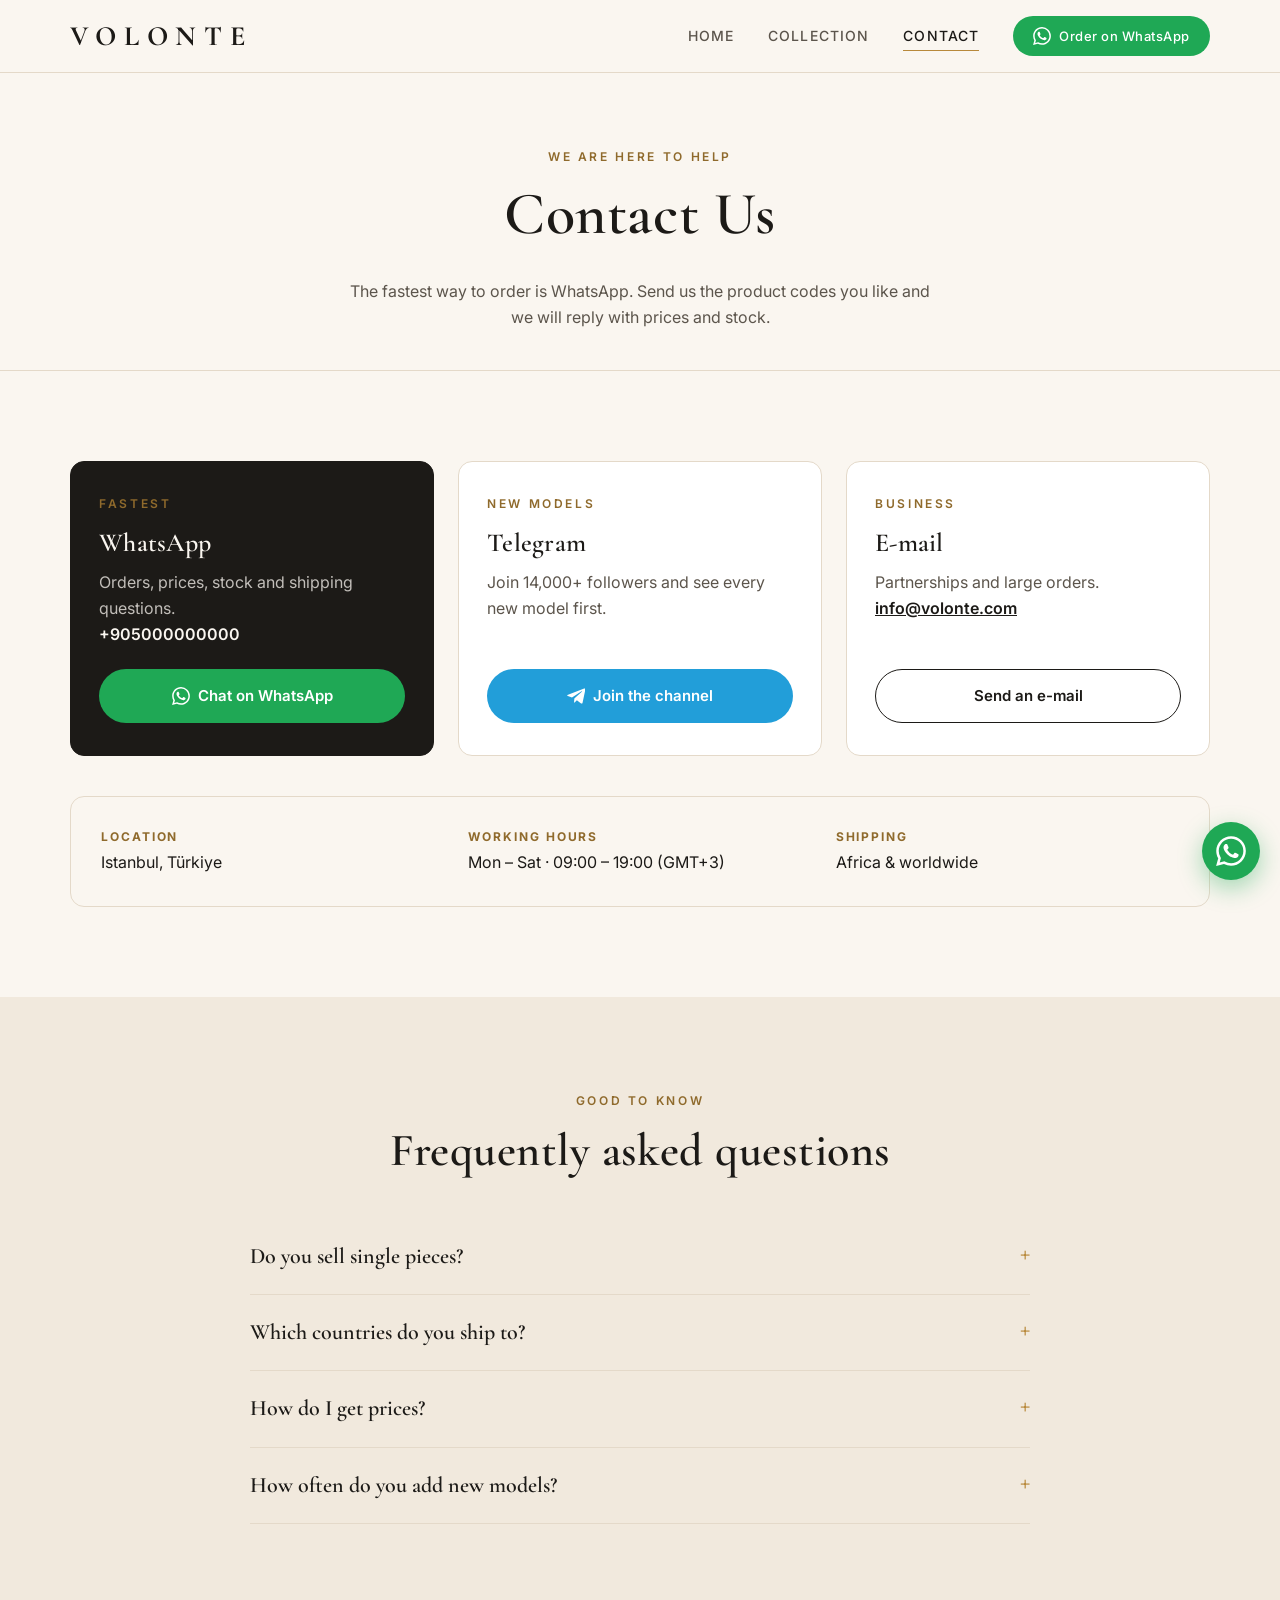
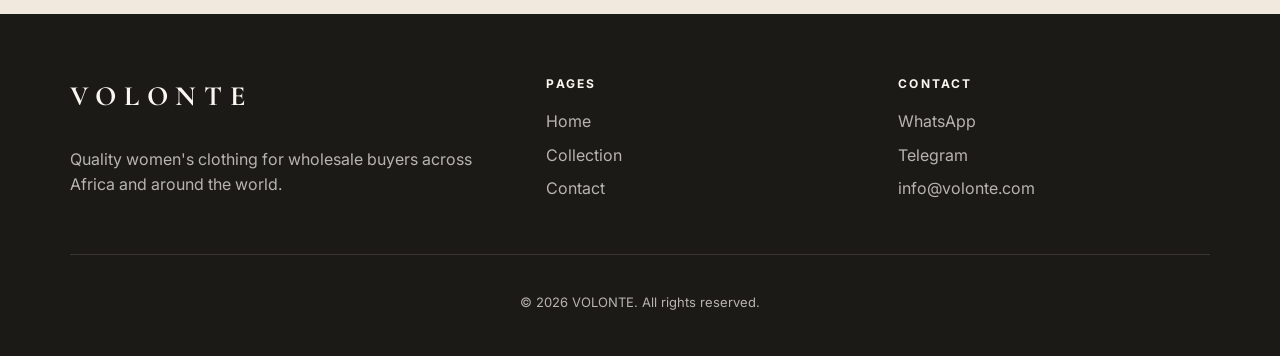
==== iletisim.html @ b25d148d "VOLONTE katalog sitesi: ana sayfa, ürünler ve iletişim sayfaları - Kategorilere göre filtrelenen ürü" ====
<!DOCTYPE html>
<html lang="en">
<head>
  <meta charset="UTF-8">
  <meta name="viewport" content="width=device-width, initial-scale=1.0">
  <title>Contact — VOLONTE</title>
  <meta name="description" content="Contact VOLONTE on WhatsApp, Telegram or e-mail for wholesale orders.">
  <meta name="theme-color" content="#faf6f0">
  <link rel="preconnect" href="https://fonts.googleapis.com">
  <link rel="preconnect" href="https://fonts.gstatic.com" crossorigin>
  <link href="https://fonts.googleapis.com/css2?family=Cormorant+Garamond:ital,wght@0,500;0,600;0,700;1,500&family=Inter:wght@400;500;600;700&display=swap" rel="stylesheet">
  <link rel="stylesheet" href="css/style.css">
</head>
<body>
  <header class="site-header">
    <nav class="container nav" aria-label="Main">
      <a class="logo" href="index.html">VOLONTE</a>
      <button class="menu-toggle" type="button" aria-label="Open menu" aria-expanded="false">
        <span></span><span></span><span></span>
      </button>
      <ul class="nav-links">
        <li><a href="index.html">Home</a></li>
        <li><a href="urunler.html">Collection</a></li>
        <li><a href="iletisim.html" aria-current="page">Contact</a></li>
        <li><a class="btn btn-wa" href="#" data-wa><svg viewBox="0 0 24 24" aria-hidden="true"><path d="M17.47 14.38c-.3-.15-1.76-.87-2.03-.97-.27-.1-.47-.15-.67.15-.2.3-.77.97-.94 1.17-.17.2-.35.22-.64.07-.3-.15-1.26-.46-2.4-1.48-.89-.79-1.49-1.77-1.66-2.07-.17-.3-.02-.46.13-.61.13-.13.3-.35.45-.52.15-.17.2-.3.3-.5.1-.2.05-.37-.02-.52-.08-.15-.67-1.61-.92-2.21-.24-.58-.49-.5-.67-.51h-.57c-.2 0-.52.07-.79.37-.27.3-1.04 1.02-1.04 2.48s1.07 2.88 1.21 3.08c.15.2 2.1 3.2 5.08 4.49.71.31 1.26.49 1.69.63.71.23 1.36.2 1.87.12.57-.09 1.76-.72 2.01-1.41.25-.7.25-1.29.17-1.41-.07-.13-.27-.2-.57-.35zM12.04 21.8h-.01a9.8 9.8 0 0 1-5-1.37l-.36-.21-3.72.98 1-3.63-.24-.37a9.8 9.8 0 0 1-1.5-5.23c0-5.42 4.41-9.83 9.84-9.83 2.63 0 5.1 1.03 6.95 2.88a9.77 9.77 0 0 1 2.88 6.96c0 5.42-4.42 9.82-9.84 9.82zm8.37-18.2A11.76 11.76 0 0 0 12.04.13C5.5.13.2 5.43.2 11.95c0 2.09.54 4.12 1.58 5.92L.1 24l6.27-1.64a11.8 11.8 0 0 0 5.66 1.44h.01c6.53 0 11.84-5.3 11.84-11.83 0-3.16-1.23-6.13-3.47-8.37z"/></svg> Order on WhatsApp</a></li>
      </ul>
    </nav>
  </header>

  <main>
    <section class="page-hero">
      <div class="container">
        <span class="eyebrow">We are here to help</span>
        <h1>Contact Us</h1>
        <p>The fastest way to order is WhatsApp. Send us the product codes you like and we will reply with prices and stock.</p>
      </div>
    </section>

    <section class="section">
      <div class="container">
        <div class="contact-grid">
          <div class="contact-card highlight">
            <span class="eyebrow">Fastest</span>
            <h3>WhatsApp</h3>
            <p>Orders, prices, stock and shipping questions.<br><span class="value" data-wa-numara></span></p>
            <a class="btn btn-wa" href="#" data-wa><svg viewBox="0 0 24 24" aria-hidden="true"><path d="M17.47 14.38c-.3-.15-1.76-.87-2.03-.97-.27-.1-.47-.15-.67.15-.2.3-.77.97-.94 1.17-.17.2-.35.22-.64.07-.3-.15-1.26-.46-2.4-1.48-.89-.79-1.49-1.77-1.66-2.07-.17-.3-.02-.46.13-.61.13-.13.3-.35.45-.52.15-.17.2-.3.3-.5.1-.2.05-.37-.02-.52-.08-.15-.67-1.61-.92-2.21-.24-.58-.49-.5-.67-.51h-.57c-.2 0-.52.07-.79.37-.27.3-1.04 1.02-1.04 2.48s1.07 2.88 1.21 3.08c.15.2 2.1 3.2 5.08 4.49.71.31 1.26.49 1.69.63.71.23 1.36.2 1.87.12.57-.09 1.76-.72 2.01-1.41.25-.7.25-1.29.17-1.41-.07-.13-.27-.2-.57-.35zM12.04 21.8h-.01a9.8 9.8 0 0 1-5-1.37l-.36-.21-3.72.98 1-3.63-.24-.37a9.8 9.8 0 0 1-1.5-5.23c0-5.42 4.41-9.83 9.84-9.83 2.63 0 5.1 1.03 6.95 2.88a9.77 9.77 0 0 1 2.88 6.96c0 5.42-4.42 9.82-9.84 9.82zm8.37-18.2A11.76 11.76 0 0 0 12.04.13C5.5.13.2 5.43.2 11.95c0 2.09.54 4.12 1.58 5.92L.1 24l6.27-1.64a11.8 11.8 0 0 0 5.66 1.44h.01c6.53 0 11.84-5.3 11.84-11.83 0-3.16-1.23-6.13-3.47-8.37z"/></svg> Chat on WhatsApp</a>
          </div>
          <div class="contact-card">
            <span class="eyebrow">New models</span>
            <h3>Telegram</h3>
            <p>Join 14,000+ followers and see every new model first.</p>
            <a class="btn btn-tg" href="#" data-telegram><svg viewBox="0 0 24 24" aria-hidden="true"><path d="M9.78 15.27l-.4 5.6c.57 0 .82-.25 1.12-.54l2.68-2.56 5.56 4.07c1.02.57 1.74.27 2.01-.94l3.65-17.1c.32-1.5-.54-2.09-1.54-1.72L1.4 10.37c-1.47.57-1.45 1.39-.25 1.76l5.5 1.71L19.4 5.8c.6-.4 1.15-.18.7.22z"/></svg> Join the channel</a>
          </div>
          <div class="contact-card">
            <span class="eyebrow">Business</span>
            <h3>E-mail</h3>
            <p>Partnerships and large orders.<br><a class="value" href="#" data-email></a></p>
            <a class="btn btn-outline" href="#" data-email-btn>Send an e-mail</a>
          </div>
        </div>

        <div class="info-list">
          <div><h4>Location</h4><p data-adres></p></div>
          <div><h4>Working hours</h4><p data-saatler></p></div>
          <div><h4>Shipping</h4><p>Africa & worldwide</p></div>
        </div>
      </div>
    </section>

    <section class="section section-alt">
      <div class="container">
        <div class="section-head" style="justify-content:center;text-align:center">
          <div>
            <span class="eyebrow">Good to know</span>
            <h2>Frequently asked questions</h2>
          </div>
        </div>
        <div class="faq">
          <details>
            <summary>Do you sell single pieces?</summary>
            <p>We are a wholesale brand. Models are sold by series (a set of mixed sizes). Message us on WhatsApp for details.</p>
          </details>
          <details>
            <summary>Which countries do you ship to?</summary>
            <p>We ship across Africa and worldwide, including the USA, Canada, Australia and France.</p>
          </details>
          <details>
            <summary>How do I get prices?</summary>
            <p>Tap "Ask price on WhatsApp" under any product. The product code is added to your message automatically.</p>
          </details>
          <details>
            <summary>How often do you add new models?</summary>
            <p>New models arrive every week. Follow our Telegram channel to see them first.</p>
          </details>
        </div>
      </div>
    </section>
  </main>

  <footer class="site-footer">
    <div class="container">
      <div class="footer-grid">
        <div>
          <a class="logo" href="index.html">VOLONTE</a>
          <p>Quality women's clothing for wholesale buyers across Africa and around the world.</p>
        </div>
        <div>
          <h4>Pages</h4>
          <ul>
            <li><a href="index.html">Home</a></li>
            <li><a href="urunler.html">Collection</a></li>
            <li><a href="iletisim.html">Contact</a></li>
          </ul>
        </div>
        <div>
          <h4>Contact</h4>
          <ul>
            <li><a href="#" data-wa>WhatsApp</a></li>
            <li><a href="#" data-telegram>Telegram</a></li>
            <li><a href="#" data-email></a></li>
          </ul>
        </div>
      </div>
      <p class="footer-bottom">© <span data-yil></span> VOLONTE. All rights reserved.</p>
    </div>
  </footer>

  <a class="wa-float" href="#" data-wa aria-label="Chat on WhatsApp"><svg viewBox="0 0 24 24" aria-hidden="true"><path d="M17.47 14.38c-.3-.15-1.76-.87-2.03-.97-.27-.1-.47-.15-.67.15-.2.3-.77.97-.94 1.17-.17.2-.35.22-.64.07-.3-.15-1.26-.46-2.4-1.48-.89-.79-1.49-1.77-1.66-2.07-.17-.3-.02-.46.13-.61.13-.13.3-.35.45-.52.15-.17.2-.3.3-.5.1-.2.05-.37-.02-.52-.08-.15-.67-1.61-.92-2.21-.24-.58-.49-.5-.67-.51h-.57c-.2 0-.52.07-.79.37-.27.3-1.04 1.02-1.04 2.48s1.07 2.88 1.21 3.08c.15.2 2.1 3.2 5.08 4.49.71.31 1.26.49 1.69.63.71.23 1.36.2 1.87.12.57-.09 1.76-.72 2.01-1.41.25-.7.25-1.29.17-1.41-.07-.13-.27-.2-.57-.35zM12.04 21.8h-.01a9.8 9.8 0 0 1-5-1.37l-.36-.21-3.72.98 1-3.63-.24-.37a9.8 9.8 0 0 1-1.5-5.23c0-5.42 4.41-9.83 9.84-9.83 2.63 0 5.1 1.03 6.95 2.88a9.77 9.77 0 0 1 2.88 6.96c0 5.42-4.42 9.82-9.84 9.82zm8.37-18.2A11.76 11.76 0 0 0 12.04.13C5.5.13.2 5.43.2 11.95c0 2.09.54 4.12 1.58 5.92L.1 24l6.27-1.64a11.8 11.8 0 0 0 5.66 1.44h.01c6.53 0 11.84-5.3 11.84-11.83 0-3.16-1.23-6.13-3.47-8.37z"/></svg></a>

  <script src="js/ayarlar.js"></script>
  <script src="js/urunler.js"></script>
  <script src="js/site.js"></script>
</body>
</html>
---- css/style.css ----
/* =====================================================
   VOLONTE — TASARIM
   Ana renkleri değiştirmek için sadece :root bölümünü düzenleyin.
   ===================================================== */

:root {
  --ink: #1c1a17;
  --ink-soft: #5c554c;
  --cream: #faf6f0;
  --sand: #f1e9dd;
  --line: #e4d9c9;
  --gold: #b8893b;
  --gold-dark: #8f6a2c;
  --white: #ffffff;
  --wa: #1fa855;
  --wa-dark: #178a45;
  --radius: 14px;
  --shadow: 0 10px 30px rgba(28, 26, 23, 0.08);
  --serif: "Cormorant Garamond", Georgia, "Times New Roman", serif;
  --sans: "Inter", system-ui, -apple-system, "Segoe UI", Roboto, sans-serif;
  --max: 1180px;
}

*,
*::before,
*::after { box-sizing: border-box; }

html { scroll-behavior: smooth; }

body {
  margin: 0;
  font-family: var(--sans);
  font-size: 16px;
  line-height: 1.6;
  color: var(--ink);
  background: var(--cream);
  -webkit-font-smoothing: antialiased;
}

img { max-width: 100%; display: block; }
a { color: inherit; }

h1, h2, h3 {
  font-family: var(--serif);
  font-weight: 600;
  line-height: 1.15;
  margin: 0 0 0.5em;
  letter-spacing: 0.01em;
}

.container {
  width: 100%;
  max-width: var(--max);
  margin: 0 auto;
  padding: 0 20px;
}

.eyebrow {
  display: inline-block;
  font-size: 12px;
  font-weight: 600;
  letter-spacing: 0.22em;
  text-transform: uppercase;
  color: var(--gold-dark);
  margin-bottom: 14px;
}

/* ---------- Butonlar ---------- */
.btn {
  display: inline-flex;
  align-items: center;
  justify-content: center;
  gap: 8px;
  padding: 14px 26px;
  border-radius: 999px;
  font-weight: 600;
  font-size: 15px;
  text-decoration: none;
  border: 1.5px solid transparent;
  cursor: pointer;
  transition: background 0.2s, color 0.2s, border-color 0.2s, transform 0.2s;
}
.btn:hover { transform: translateY(-1px); }
.btn-dark { background: var(--ink); color: var(--cream); }
.btn-dark:hover { background: #000; }
.btn-outline { border-color: var(--ink); color: var(--ink); background: transparent; }
.btn-outline:hover { background: var(--ink); color: var(--cream); }
.btn-light { background: var(--cream); color: var(--ink); }
.btn-wa { background: var(--wa); color: #fff; }
.btn-wa:hover { background: var(--wa-dark); }
.btn-tg { background: #229ed9; color: #fff; }
.btn-tg:hover { background: #1b87bb; }
.btn-block { width: 100%; }
.btn svg { width: 18px; height: 18px; fill: currentColor; flex-shrink: 0; }

/* ---------- Üst menü ---------- */
.site-header {
  position: sticky;
  top: 0;
  z-index: 50;
  background: rgba(250, 246, 240, 0.92);
  backdrop-filter: blur(10px);
  -webkit-backdrop-filter: blur(10px);
  border-bottom: 1px solid var(--line);
}
.nav {
  display: flex;
  align-items: center;
  justify-content: space-between;
  height: 72px;
}
.logo {
  font-family: var(--serif);
  font-size: 28px;
  font-weight: 700;
  letter-spacing: 0.28em;
  text-decoration: none;
}
.nav-links {
  display: flex;
  align-items: center;
  gap: 34px;
  list-style: none;
  margin: 0;
  padding: 0;
}
.nav-links a {
  text-decoration: none;
  font-size: 14px;
  font-weight: 500;
  letter-spacing: 0.08em;
  text-transform: uppercase;
  color: var(--ink-soft);
  padding: 6px 0;
  border-bottom: 1.5px solid transparent;
}
.nav-links a:hover,
.nav-links a[aria-current="page"] { color: var(--ink); border-color: var(--gold); }
.nav-links .btn { padding: 10px 20px; font-size: 13px; letter-spacing: 0.04em; text-transform: none; color: #fff; border: none; }

.menu-toggle {
  display: none;
  width: 44px;
  height: 44px;
  border: none;
  background: transparent;
  cursor: pointer;
  padding: 10px;
}
.menu-toggle span {
  display: block;
  height: 2px;
  background: var(--ink);
  margin: 5px 0;
  border-radius: 2px;
}

/* ---------- Ana sayfa: giriş ---------- */
.hero {
  position: relative;
  overflow: hidden;
  padding: 90px 0 100px;
  background:
    radial-gradient(circle at 85% 20%, rgba(184, 137, 59, 0.18), transparent 45%),
    radial-gradient(circle at 10% 90%, rgba(139, 30, 63, 0.10), transparent 40%),
    var(--cream);
}
.hero-grid {
  display: grid;
  grid-template-columns: 1.1fr 0.9fr;
  gap: 60px;
  align-items: center;
}
.hero h1 { font-size: clamp(40px, 6vw, 72px); }
.hero h1 em { font-style: italic; color: var(--gold-dark); }
.hero p.lead { font-size: 18px; color: var(--ink-soft); max-width: 520px; margin: 0 0 32px; }
.hero-actions { display: flex; flex-wrap: wrap; gap: 14px; }

.hero-art {
  position: relative;
  aspect-ratio: 4 / 5;
  border-radius: 200px 200px var(--radius) var(--radius);
  background: linear-gradient(160deg, #c8963e 0%, #8b1e3f 55%, #3a1424 100%);
  box-shadow: var(--shadow);
  display: flex;
  align-items: flex-end;
  padding: 32px;
  color: var(--cream);
}
.hero-art::before {
  content: "";
  position: absolute;
  inset: 16px;
  border: 1px solid rgba(250, 246, 240, 0.4);
  border-radius: 190px 190px 8px 8px;
}
.hero-art p { font-family: var(--serif); font-size: 26px; font-style: italic; margin: 0; position: relative; }

.stats {
  display: flex;
  flex-wrap: wrap;
  gap: 40px;
  margin-top: 48px;
}
.stats strong { display: block; font-family: var(--serif); font-size: 34px; line-height: 1; }
.stats span { font-size: 13px; color: var(--ink-soft); letter-spacing: 0.04em; }

/* ---------- Bölümler ---------- */
.section { padding: 90px 0; }
.section-alt { background: var(--sand); }
.section-head {
  display: flex;
  flex-wrap: wrap;
  align-items: flex-end;
  justify-content: space-between;
  gap: 20px;
  margin-bottom: 42px;
}
.section-head h2 { font-size: clamp(32px, 4vw, 46px); margin: 0; }
.section-head p { color: var(--ink-soft); margin: 8px 0 0; max-width: 520px; }

/* Kategori kartları */
.cat-grid {
  display: grid;
  grid-template-columns: repeat(3, 1fr);
  gap: 20px;
}
.cat-card {
  position: relative;
  display: flex;
  flex-direction: column;
  justify-content: flex-end;
  min-height: 260px;
  padding: 28px;
  border-radius: var(--radius);
  text-decoration: none;
  color: var(--cream);
  background:
    linear-gradient(180deg, rgba(0, 0, 0, 0.25) 0%, rgba(0, 0, 0, 0.1) 35%, rgba(0, 0, 0, 0.6) 100%),
    linear-gradient(145deg, var(--c), color-mix(in srgb, var(--c) 55%, #000));
  text-shadow: 0 1px 8px rgba(0, 0, 0, 0.25);
  overflow: hidden;
  transition: transform 0.3s, box-shadow 0.3s;
}
.cat-card:hover { transform: translateY(-4px); box-shadow: var(--shadow); }
.cat-card h3 { font-size: 30px; margin-bottom: 4px; }
.cat-card p { margin: 0 0 14px; font-size: 14px; opacity: 0.85; }
.cat-count {
  position: absolute;
  top: 22px;
  left: 28px;
  font-size: 11px;
  font-weight: 600;
  letter-spacing: 0.18em;
  text-transform: uppercase;
  opacity: 0.85;
}
.cat-link { font-size: 13px; font-weight: 600; letter-spacing: 0.06em; }

/* Neden biz */
.features {
  display: grid;
  grid-template-columns: repeat(4, 1fr);
  gap: 28px;
}
.feature {
  padding: 28px;
  background: var(--white);
  border-radius: var(--radius);
  border: 1px solid var(--line);
}
.feature .icon {
  width: 46px;
  height: 46px;
  border-radius: 50%;
  display: grid;
  place-items: center;
  background: var(--sand);
  color: var(--gold-dark);
  font-size: 20px;
  margin-bottom: 18px;
}
.feature h3 { font-size: 22px; }
.feature p { margin: 0; font-size: 15px; color: var(--ink-soft); }

/* Nasıl sipariş verilir */
.steps {
  display: grid;
  grid-template-columns: repeat(3, 1fr);
  gap: 28px;
  counter-reset: adim;
}
.step { position: relative; padding-top: 58px; }
.step::before {
  counter-increment: adim;
  content: "0" counter(adim);
  position: absolute;
  top: 0;
  left: 0;
  font-family: var(--serif);
  font-size: 44px;
  line-height: 1;
  color: var(--gold);
}
.step h3 { font-size: 24px; }
.step p { margin: 0; color: var(--ink-soft); }

/* Çağrı bandı */
.cta {
  background: var(--ink);
  color: var(--cream);
  border-radius: 24px;
  padding: 60px 40px;
  text-align: center;
}
.cta h2 { font-size: clamp(30px, 4vw, 44px); }
.cta p { color: rgba(250, 246, 240, 0.75); max-width: 560px; margin: 0 auto 28px; }
.cta .hero-actions { justify-content: center; }

/* ---------- Sayfa başlığı ---------- */
.page-hero {
  padding: 70px 0 40px;
  text-align: center;
  border-bottom: 1px solid var(--line);
}
.page-hero h1 { font-size: clamp(40px, 5vw, 60px); }
.page-hero p { color: var(--ink-soft); max-width: 600px; margin: 0 auto; }

/* ---------- Ürünler ---------- */
.filter-bar {
  position: sticky;
  top: 72px;
  z-index: 20;
  background: var(--cream);
  padding: 18px 0;
  border-bottom: 1px solid var(--line);
}
.filter-inner {
  display: flex;
  align-items: center;
  justify-content: space-between;
  gap: 16px;
}
.chips {
  display: flex;
  gap: 10px;
  overflow-x: auto;
  scrollbar-width: none;
  -webkit-overflow-scrolling: touch;
}
.chips::-webkit-scrollbar { display: none; }
.chip {
  flex-shrink: 0;
  padding: 9px 18px;
  border-radius: 999px;
  border: 1px solid var(--line);
  background: var(--white);
  font: 500 14px var(--sans);
  color: var(--ink-soft);
  cursor: pointer;
  transition: all 0.2s;
}
.chip:hover { border-color: var(--ink); color: var(--ink); }
.chip.active { background: var(--ink); border-color: var(--ink); color: var(--cream); }
.count { flex-shrink: 0; font-size: 14px; color: var(--ink-soft); }

.product-grid {
  display: grid;
  grid-template-columns: repeat(4, 1fr);
  gap: 24px;
}
.product {
  display: flex;
  flex-direction: column;
  background: var(--white);
  border-radius: var(--radius);
  overflow: hidden;
  border: 1px solid var(--line);
  transition: box-shadow 0.3s, transform 0.3s;
}
.product:hover { box-shadow: var(--shadow); transform: translateY(-3px); }
.product-media { position: relative; aspect-ratio: 3 / 4; background: var(--sand); }
.product-media img { width: 100%; height: 100%; object-fit: cover; }
.placeholder {
  width: 100%;
  height: 100%;
  display: grid;
  place-items: center;
  background:
    radial-gradient(circle at 30% 20%, rgba(255, 255, 255, 0.25), transparent 50%),
    linear-gradient(160deg, var(--c), color-mix(in srgb, var(--c) 60%, #000));
}
.placeholder span {
  font-family: var(--serif);
  font-size: 26px;
  letter-spacing: 0.12em;
  color: #fff;
  padding: 8px 18px;
  background: rgba(28, 26, 23, 0.28);
  border: 1px solid rgba(255, 255, 255, 0.55);
}
.badge {
  position: absolute;
  top: 14px;
  left: 14px;
  background: var(--cream);
  color: var(--ink);
  font-size: 11px;
  font-weight: 700;
  letter-spacing: 0.14em;
  text-transform: uppercase;
  padding: 5px 12px;
  border-radius: 999px;
}
.product-body { padding: 18px 18px 20px; display: flex; flex-direction: column; flex: 1; }
.product-cat { margin: 0 0 4px; font-size: 11px; font-weight: 600; letter-spacing: 0.16em; text-transform: uppercase; color: var(--gold-dark); }
.product h3 { font-size: 22px; margin: 0 0 2px; }
.product-code { margin: 0 0 10px; font-size: 13px; color: var(--ink-soft); }
.product-meta { list-style: none; padding: 0; margin: 0 0 12px; font-size: 13px; color: var(--ink-soft); }
.dots { display: flex; gap: 6px; margin-bottom: 16px; }
.dot { width: 16px; height: 16px; border-radius: 50%; border: 1px solid rgba(0, 0, 0, 0.15); }
.product .btn { margin-top: auto; padding: 11px 16px; font-size: 14px; }
.empty { grid-column: 1 / -1; text-align: center; color: var(--ink-soft); padding: 40px 0; }

/* ---------- İletişim ---------- */
.contact-grid {
  display: grid;
  grid-template-columns: repeat(3, 1fr);
  gap: 24px;
}
.contact-card {
  background: var(--white);
  border: 1px solid var(--line);
  border-radius: var(--radius);
  padding: 32px 28px;
  display: flex;
  flex-direction: column;
}
.contact-card h3 { font-size: 26px; }
.contact-card p { color: var(--ink-soft); margin: 0 0 22px; flex: 1; }
.contact-card .value { font-weight: 600; color: var(--ink); word-break: break-word; }
.contact-card.highlight { background: var(--ink); color: var(--cream); border-color: var(--ink); }
.contact-card.highlight p { color: rgba(250, 246, 240, 0.75); }
.contact-card.highlight .value { color: var(--cream); }

.info-list {
  display: grid;
  grid-template-columns: repeat(3, 1fr);
  gap: 24px;
  margin-top: 40px;
  padding: 30px;
  border: 1px solid var(--line);
  border-radius: var(--radius);
}
.info-list h4 { margin: 0 0 4px; font-size: 12px; letter-spacing: 0.16em; text-transform: uppercase; color: var(--gold-dark); }
.info-list p { margin: 0; }

.faq { max-width: 780px; margin: 0 auto; }
.faq details {
  border-bottom: 1px solid var(--line);
  padding: 20px 0;
}
.faq summary {
  cursor: pointer;
  font-family: var(--serif);
  font-size: 22px;
  font-weight: 600;
  list-style: none;
  display: flex;
  justify-content: space-between;
  gap: 16px;
}
.faq summary::-webkit-details-marker { display: none; }
.faq summary::after { content: "+"; color: var(--gold); font-size: 26px; line-height: 1; }
.faq details[open] summary::after { content: "–"; }
.faq details p { margin: 12px 0 0; color: var(--ink-soft); }

/* ---------- Alt bilgi ---------- */
.site-footer {
  background: var(--ink);
  color: rgba(250, 246, 240, 0.7);
  padding: 60px 0 30px;
  margin-top: 0;
}
.footer-grid {
  display: grid;
  grid-template-columns: 1.4fr 1fr 1fr;
  gap: 40px;
  padding-bottom: 40px;
  border-bottom: 1px solid rgba(250, 246, 240, 0.12);
}
.site-footer .logo { color: var(--cream); display: inline-block; margin-bottom: 12px; }
.site-footer h4 { color: var(--cream); font-size: 12px; letter-spacing: 0.18em; text-transform: uppercase; margin: 0 0 16px; }
.site-footer ul { list-style: none; margin: 0; padding: 0; }
.site-footer li { margin-bottom: 8px; }
.site-footer a { text-decoration: none; }
.site-footer a:hover { color: var(--cream); }
.footer-bottom { padding-top: 24px; font-size: 13px; text-align: center; }

/* Sabit WhatsApp butonu */
.wa-float {
  position: fixed;
  right: 20px;
  bottom: 20px;
  z-index: 60;
  width: 58px;
  height: 58px;
  border-radius: 50%;
  background: var(--wa);
  display: grid;
  place-items: center;
  box-shadow: 0 8px 24px rgba(31, 168, 85, 0.4);
  transition: transform 0.2s;
}
.wa-float:hover { transform: scale(1.06); }
.wa-float svg { width: 30px; height: 30px; fill: #fff; }

/* ---------- Tablet ---------- */
@media (max-width: 1024px) {
  .product-grid { grid-template-columns: repeat(3, 1fr); }
  .features { grid-template-columns: repeat(2, 1fr); }
}

/* ---------- Telefon ---------- */
@media (max-width: 820px) {
  .menu-toggle { display: block; }
  .nav-links {
    position: absolute;
    top: 72px;
    left: 0;
    right: 0;
    flex-direction: column;
    align-items: stretch;
    gap: 0;
    padding: 8px 20px 20px;
    background: var(--cream);
    border-bottom: 1px solid var(--line);
    display: none;
  }
  .nav-links.open { display: flex; }
  .nav-links li { border-bottom: 1px solid var(--line); }
  .nav-links li:last-child { border: none; padding-top: 16px; }
  .nav-links a { display: block; padding: 14px 0; border: none; }
  .nav-links .btn { display: flex; padding: 14px; }

  .hero { padding: 50px 0 70px; }
  .hero-grid { grid-template-columns: 1fr; gap: 40px; }
  .hero-art { max-width: 360px; width: 100%; margin: 0 auto; }
  .section { padding: 64px 0; }
  .cat-grid { grid-template-columns: repeat(2, 1fr); }
  .steps { grid-template-columns: 1fr; }
  .product-grid { grid-template-columns: repeat(2, 1fr); gap: 14px; }
  .contact-grid,
  .info-list { grid-template-columns: 1fr; }
  .footer-grid { grid-template-columns: 1fr; gap: 28px; }
  .count { display: none; }
}

@media (max-width: 520px) {
  .cat-grid,
  .features { grid-template-columns: 1fr; }
  .cat-card { min-height: 200px; }
  .hero-actions .btn { width: 100%; }
  .stats { gap: 28px; }
  .product-body { padding: 14px; }
  .product h3 { font-size: 19px; }
  .product .btn { font-size: 13px; padding: 10px 8px; }
  .placeholder span { font-size: 18px; }
  .cta { padding: 44px 22px; border-radius: 18px; }
}
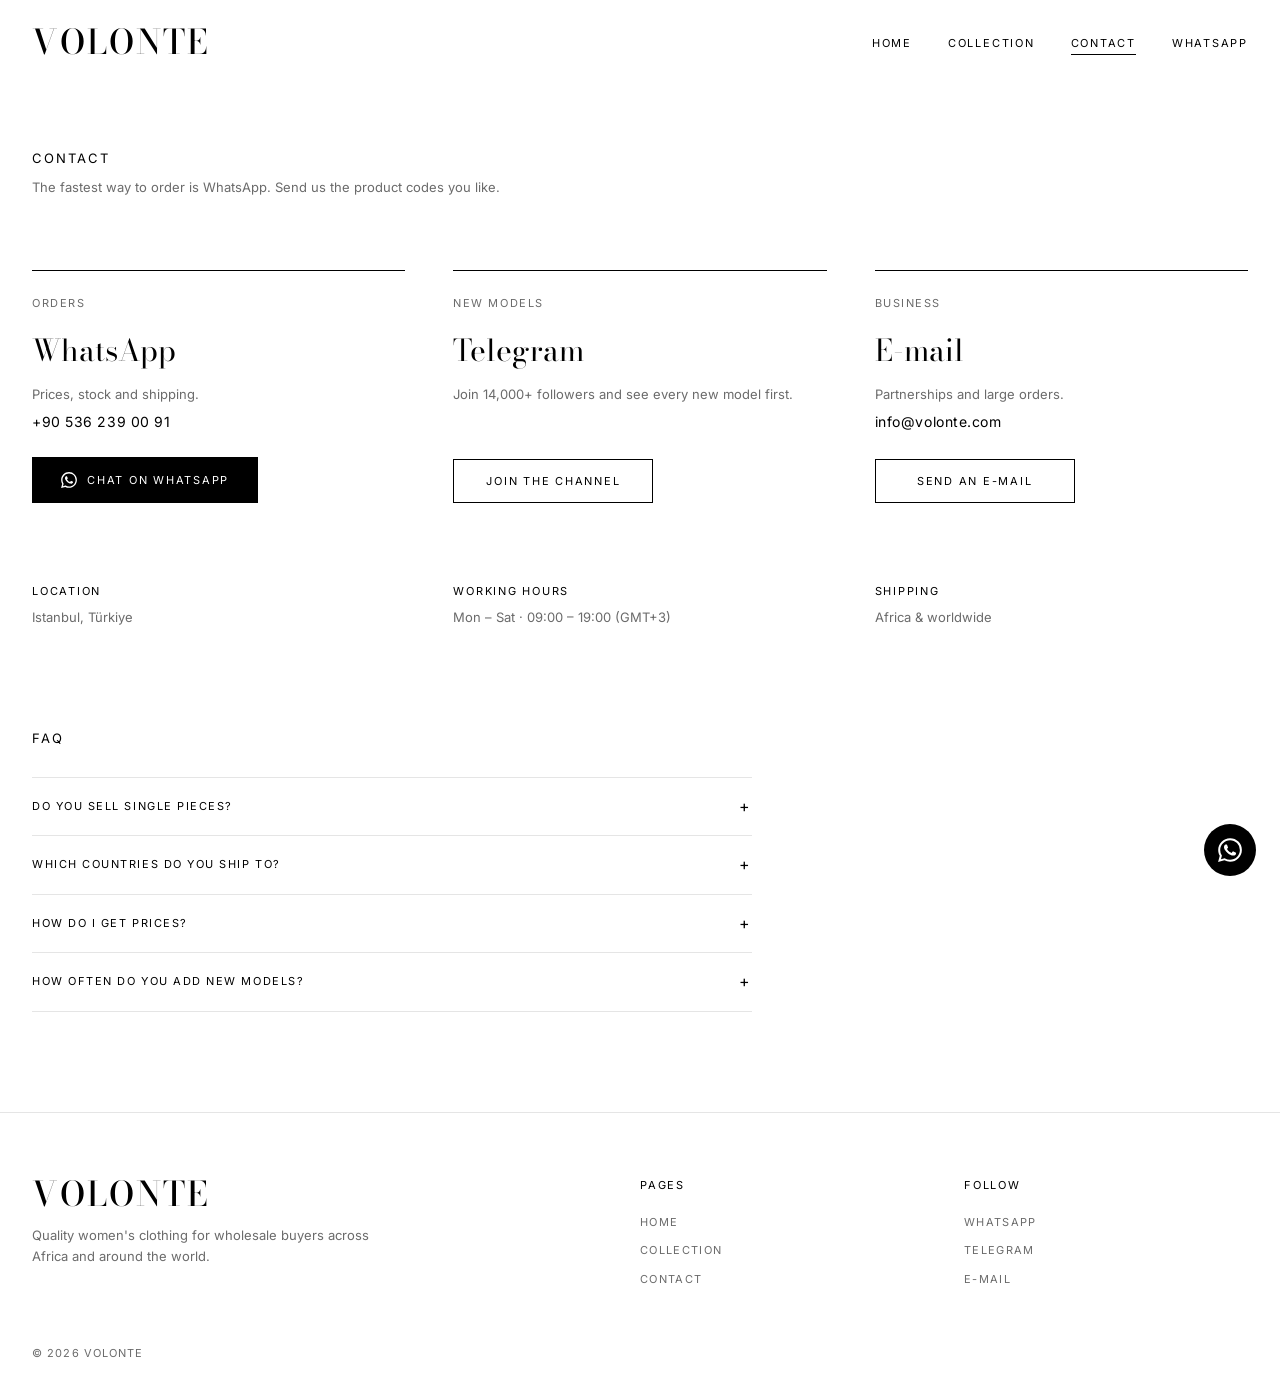
==== commit 894a2565: "Sade siyah-beyaz tasarım ve WhatsApp numarası - WhatsApp numarası eklendi (+90 536 239 00 91) - Beya" ====
--- a/iletisim.html
+++ b/iletisim.html
@@ -5,24 +5,24 @@
   <meta name="viewport" content="width=device-width, initial-scale=1.0">
   <title>Contact — VOLONTE</title>
   <meta name="description" content="Contact VOLONTE on WhatsApp, Telegram or e-mail for wholesale orders.">
-  <meta name="theme-color" content="#faf6f0">
+  <meta name="theme-color" content="#ffffff">
   <link rel="preconnect" href="https://fonts.googleapis.com">
   <link rel="preconnect" href="https://fonts.gstatic.com" crossorigin>
-  <link href="https://fonts.googleapis.com/css2?family=Cormorant+Garamond:ital,wght@0,500;0,600;0,700;1,500&family=Inter:wght@400;500;600;700&display=swap" rel="stylesheet">
+  <link href="https://fonts.googleapis.com/css2?family=Bodoni+Moda:opsz,wght@6..96,400;6..96,500&family=Inter:wght@300;400;500&display=swap" rel="stylesheet">
   <link rel="stylesheet" href="css/style.css">
 </head>
 <body>
   <header class="site-header">
     <nav class="container nav" aria-label="Main">
-      <a class="logo" href="index.html">VOLONTE</a>
       <button class="menu-toggle" type="button" aria-label="Open menu" aria-expanded="false">
         <span></span><span></span><span></span>
       </button>
+      <a class="logo" href="index.html">VOLONTE</a>
       <ul class="nav-links">
         <li><a href="index.html">Home</a></li>
         <li><a href="urunler.html">Collection</a></li>
         <li><a href="iletisim.html" aria-current="page">Contact</a></li>
-        <li><a class="btn btn-wa" href="#" data-wa><svg viewBox="0 0 24 24" aria-hidden="true"><path d="M17.47 14.38c-.3-.15-1.76-.87-2.03-.97-.27-.1-.47-.15-.67.15-.2.3-.77.97-.94 1.17-.17.2-.35.22-.64.07-.3-.15-1.26-.46-2.4-1.48-.89-.79-1.49-1.77-1.66-2.07-.17-.3-.02-.46.13-.61.13-.13.3-.35.45-.52.15-.17.2-.3.3-.5.1-.2.05-.37-.02-.52-.08-.15-.67-1.61-.92-2.21-.24-.58-.49-.5-.67-.51h-.57c-.2 0-.52.07-.79.37-.27.3-1.04 1.02-1.04 2.48s1.07 2.88 1.21 3.08c.15.2 2.1 3.2 5.08 4.49.71.31 1.26.49 1.69.63.71.23 1.36.2 1.87.12.57-.09 1.76-.72 2.01-1.41.25-.7.25-1.29.17-1.41-.07-.13-.27-.2-.57-.35zM12.04 21.8h-.01a9.8 9.8 0 0 1-5-1.37l-.36-.21-3.72.98 1-3.63-.24-.37a9.8 9.8 0 0 1-1.5-5.23c0-5.42 4.41-9.83 9.84-9.83 2.63 0 5.1 1.03 6.95 2.88a9.77 9.77 0 0 1 2.88 6.96c0 5.42-4.42 9.82-9.84 9.82zm8.37-18.2A11.76 11.76 0 0 0 12.04.13C5.5.13.2 5.43.2 11.95c0 2.09.54 4.12 1.58 5.92L.1 24l6.27-1.64a11.8 11.8 0 0 0 5.66 1.44h.01c6.53 0 11.84-5.3 11.84-11.83 0-3.16-1.23-6.13-3.47-8.37z"/></svg> Order on WhatsApp</a></li>
+        <li><a href="#" data-wa>WhatsApp</a></li>
       </ul>
     </nav>
   </header>
@@ -30,29 +30,28 @@
   <main>
     <section class="page-hero">
       <div class="container">
-        <span class="eyebrow">We are here to help</span>
-        <h1>Contact Us</h1>
-        <p>The fastest way to order is WhatsApp. Send us the product codes you like and we will reply with prices and stock.</p>
+        <h1>Contact</h1>
+        <p>The fastest way to order is WhatsApp. Send us the product codes you like.</p>
       </div>
     </section>
 
-    <section class="section">
+    <section class="section" style="padding-top:48px">
       <div class="container">
         <div class="contact-grid">
-          <div class="contact-card highlight">
-            <span class="eyebrow">Fastest</span>
+          <div class="contact-card">
+            <span class="label">Orders</span>
             <h3>WhatsApp</h3>
-            <p>Orders, prices, stock and shipping questions.<br><span class="value" data-wa-numara></span></p>
-            <a class="btn btn-wa" href="#" data-wa><svg viewBox="0 0 24 24" aria-hidden="true"><path d="M17.47 14.38c-.3-.15-1.76-.87-2.03-.97-.27-.1-.47-.15-.67.15-.2.3-.77.97-.94 1.17-.17.2-.35.22-.64.07-.3-.15-1.26-.46-2.4-1.48-.89-.79-1.49-1.77-1.66-2.07-.17-.3-.02-.46.13-.61.13-.13.3-.35.45-.52.15-.17.2-.3.3-.5.1-.2.05-.37-.02-.52-.08-.15-.67-1.61-.92-2.21-.24-.58-.49-.5-.67-.51h-.57c-.2 0-.52.07-.79.37-.27.3-1.04 1.02-1.04 2.48s1.07 2.88 1.21 3.08c.15.2 2.1 3.2 5.08 4.49.71.31 1.26.49 1.69.63.71.23 1.36.2 1.87.12.57-.09 1.76-.72 2.01-1.41.25-.7.25-1.29.17-1.41-.07-.13-.27-.2-.57-.35zM12.04 21.8h-.01a9.8 9.8 0 0 1-5-1.37l-.36-.21-3.72.98 1-3.63-.24-.37a9.8 9.8 0 0 1-1.5-5.23c0-5.42 4.41-9.83 9.84-9.83 2.63 0 5.1 1.03 6.95 2.88a9.77 9.77 0 0 1 2.88 6.96c0 5.42-4.42 9.82-9.84 9.82zm8.37-18.2A11.76 11.76 0 0 0 12.04.13C5.5.13.2 5.43.2 11.95c0 2.09.54 4.12 1.58 5.92L.1 24l6.27-1.64a11.8 11.8 0 0 0 5.66 1.44h.01c6.53 0 11.84-5.3 11.84-11.83 0-3.16-1.23-6.13-3.47-8.37z"/></svg> Chat on WhatsApp</a>
+            <p>Prices, stock and shipping.<br><span class="value" data-wa-numara></span></p>
+            <a class="btn" href="#" data-wa><svg viewBox="0 0 24 24" aria-hidden="true"><path d="M17.47 14.38c-.3-.15-1.76-.87-2.03-.97-.27-.1-.47-.15-.67.15-.2.3-.77.97-.94 1.17-.17.2-.35.22-.64.07-.3-.15-1.26-.46-2.4-1.48-.89-.79-1.49-1.77-1.66-2.07-.17-.3-.02-.46.13-.61.13-.13.3-.35.45-.52.15-.17.2-.3.3-.5.1-.2.05-.37-.02-.52-.08-.15-.67-1.61-.92-2.21-.24-.58-.49-.5-.67-.51h-.57c-.2 0-.52.07-.79.37-.27.3-1.04 1.02-1.04 2.48s1.07 2.88 1.21 3.08c.15.2 2.1 3.2 5.08 4.49.71.31 1.26.49 1.69.63.71.23 1.36.2 1.87.12.57-.09 1.76-.72 2.01-1.41.25-.7.25-1.29.17-1.41-.07-.13-.27-.2-.57-.35zM12.04 21.8h-.01a9.8 9.8 0 0 1-5-1.37l-.36-.21-3.72.98 1-3.63-.24-.37a9.8 9.8 0 0 1-1.5-5.23c0-5.42 4.41-9.83 9.84-9.83 2.63 0 5.1 1.03 6.95 2.88a9.77 9.77 0 0 1 2.88 6.96c0 5.42-4.42 9.82-9.84 9.82zm8.37-18.2A11.76 11.76 0 0 0 12.04.13C5.5.13.2 5.43.2 11.95c0 2.09.54 4.12 1.58 5.92L.1 24l6.27-1.64a11.8 11.8 0 0 0 5.66 1.44h.01c6.53 0 11.84-5.3 11.84-11.83 0-3.16-1.23-6.13-3.47-8.37z"/></svg> Chat on WhatsApp</a>
           </div>
           <div class="contact-card">
-            <span class="eyebrow">New models</span>
+            <span class="label">New models</span>
             <h3>Telegram</h3>
             <p>Join 14,000+ followers and see every new model first.</p>
-            <a class="btn btn-tg" href="#" data-telegram><svg viewBox="0 0 24 24" aria-hidden="true"><path d="M9.78 15.27l-.4 5.6c.57 0 .82-.25 1.12-.54l2.68-2.56 5.56 4.07c1.02.57 1.74.27 2.01-.94l3.65-17.1c.32-1.5-.54-2.09-1.54-1.72L1.4 10.37c-1.47.57-1.45 1.39-.25 1.76l5.5 1.71L19.4 5.8c.6-.4 1.15-.18.7.22z"/></svg> Join the channel</a>
+            <a class="btn btn-outline" href="#" data-telegram>Join the channel</a>
           </div>
           <div class="contact-card">
-            <span class="eyebrow">Business</span>
+            <span class="label">Business</span>
             <h3>E-mail</h3>
             <p>Partnerships and large orders.<br><a class="value" href="#" data-email></a></p>
             <a class="btn btn-outline" href="#" data-email-btn>Send an e-mail</a>
@@ -62,19 +61,14 @@
         <div class="info-list">
           <div><h4>Location</h4><p data-adres></p></div>
           <div><h4>Working hours</h4><p data-saatler></p></div>
-          <div><h4>Shipping</h4><p>Africa & worldwide</p></div>
+          <div><h4>Shipping</h4><p>Africa &amp; worldwide</p></div>
         </div>
       </div>
     </section>
 
-    <section class="section section-alt">
+    <section class="section" style="padding-top:0">
       <div class="container">
-        <div class="section-head" style="justify-content:center;text-align:center">
-          <div>
-            <span class="eyebrow">Good to know</span>
-            <h2>Frequently asked questions</h2>
-          </div>
-        </div>
+        <div class="section-head"><h2>FAQ</h2></div>
         <div class="faq">
           <details>
             <summary>Do you sell single pieces?</summary>
@@ -86,7 +80,7 @@
           </details>
           <details>
             <summary>How do I get prices?</summary>
-            <p>Tap "Ask price on WhatsApp" under any product. The product code is added to your message automatically.</p>
+            <p>Tap "Ask price" under any product. The product code is added to your WhatsApp message automatically.</p>
           </details>
           <details>
             <summary>How often do you add new models?</summary>
@@ -113,15 +107,15 @@
           </ul>
         </div>
         <div>
-          <h4>Contact</h4>
+          <h4>Follow</h4>
           <ul>
             <li><a href="#" data-wa>WhatsApp</a></li>
             <li><a href="#" data-telegram>Telegram</a></li>
-            <li><a href="#" data-email></a></li>
+            <li><a href="#" data-email-btn>E-mail</a></li>
           </ul>
         </div>
       </div>
-      <p class="footer-bottom">© <span data-yil></span> VOLONTE. All rights reserved.</p>
+      <p class="footer-bottom">© <span data-yil></span> VOLONTE</p>
     </div>
   </footer>
 
--- a/css/style.css
+++ b/css/style.css
@@ -1,24 +1,18 @@
 /* =====================================================
-   VOLONTE — TASARIM
+   VOLONTE — TASARIM (sade, modern, siyah-beyaz)
    Ana renkleri değiştirmek için sadece :root bölümünü düzenleyin.
    ===================================================== */
 
 :root {
-  --ink: #1c1a17;
-  --ink-soft: #5c554c;
-  --cream: #faf6f0;
-  --sand: #f1e9dd;
-  --line: #e4d9c9;
-  --gold: #b8893b;
-  --gold-dark: #8f6a2c;
-  --white: #ffffff;
-  --wa: #1fa855;
-  --wa-dark: #178a45;
-  --radius: 14px;
-  --shadow: 0 10px 30px rgba(28, 26, 23, 0.08);
-  --serif: "Cormorant Garamond", Georgia, "Times New Roman", serif;
-  --sans: "Inter", system-ui, -apple-system, "Segoe UI", Roboto, sans-serif;
-  --max: 1180px;
+  --ink: #000000;
+  --ink-soft: #6b6b6b;
+  --bg: #ffffff;
+  --soft: #f4f3f1;
+  --line: #e5e5e5;
+  --logo: "Bodoni Moda", "Didot", "Bodoni 72", Georgia, serif;
+  --sans: "Inter", "Helvetica Neue", Helvetica, Arial, sans-serif;
+  --max: 1440px;
+  --pad: 32px;
 }
 
 *,
@@ -30,309 +24,236 @@
 body {
   margin: 0;
   font-family: var(--sans);
-  font-size: 16px;
+  font-size: 13px;
+  font-weight: 400;
   line-height: 1.6;
   color: var(--ink);
-  background: var(--cream);
+  background: var(--bg);
   -webkit-font-smoothing: antialiased;
 }
 
 img { max-width: 100%; display: block; }
-a { color: inherit; }
-
-h1, h2, h3 {
-  font-family: var(--serif);
-  font-weight: 600;
-  line-height: 1.15;
-  margin: 0 0 0.5em;
-  letter-spacing: 0.01em;
-}
+a { color: inherit; text-decoration: none; }
+
+h1, h2, h3, h4 { margin: 0; font-weight: 400; }
 
 .container {
   width: 100%;
   max-width: var(--max);
   margin: 0 auto;
-  padding: 0 20px;
-}
-
-.eyebrow {
-  display: inline-block;
-  font-size: 12px;
-  font-weight: 600;
-  letter-spacing: 0.22em;
-  text-transform: uppercase;
-  color: var(--gold-dark);
+  padding: 0 var(--pad);
+}
+
+.label {
+  display: block;
+  font-size: 11px;
+  letter-spacing: 0.14em;
+  text-transform: uppercase;
+  color: var(--ink-soft);
   margin-bottom: 14px;
 }
 
-/* ---------- Butonlar ---------- */
+/* ---------- Butonlar ve bağlantılar ---------- */
 .btn {
   display: inline-flex;
   align-items: center;
   justify-content: center;
-  gap: 8px;
-  padding: 14px 26px;
-  border-radius: 999px;
-  font-weight: 600;
-  font-size: 15px;
-  text-decoration: none;
-  border: 1.5px solid transparent;
+  gap: 10px;
+  min-width: 200px;
+  padding: 14px 28px;
+  font: 400 11px var(--sans);
+  letter-spacing: 0.16em;
+  text-transform: uppercase;
+  border: 1px solid var(--ink);
+  background: var(--ink);
+  color: var(--bg);
   cursor: pointer;
-  transition: background 0.2s, color 0.2s, border-color 0.2s, transform 0.2s;
-}
-.btn:hover { transform: translateY(-1px); }
-.btn-dark { background: var(--ink); color: var(--cream); }
-.btn-dark:hover { background: #000; }
-.btn-outline { border-color: var(--ink); color: var(--ink); background: transparent; }
-.btn-outline:hover { background: var(--ink); color: var(--cream); }
-.btn-light { background: var(--cream); color: var(--ink); }
-.btn-wa { background: var(--wa); color: #fff; }
-.btn-wa:hover { background: var(--wa-dark); }
-.btn-tg { background: #229ed9; color: #fff; }
-.btn-tg:hover { background: #1b87bb; }
+  transition: background 0.2s, color 0.2s;
+}
+.btn:hover { background: var(--bg); color: var(--ink); }
+.btn-outline { background: transparent; color: var(--ink); }
+.btn-outline:hover { background: var(--ink); color: var(--bg); }
 .btn-block { width: 100%; }
-.btn svg { width: 18px; height: 18px; fill: currentColor; flex-shrink: 0; }
+.btn svg { width: 16px; height: 16px; fill: currentColor; flex-shrink: 0; }
+
+.text-link {
+  font-size: 11px;
+  letter-spacing: 0.16em;
+  text-transform: uppercase;
+  border-bottom: 1px solid currentColor;
+  padding-bottom: 2px;
+}
+.text-link:hover { color: var(--ink-soft); }
 
 /* ---------- Üst menü ---------- */
 .site-header {
   position: sticky;
   top: 0;
   z-index: 50;
-  background: rgba(250, 246, 240, 0.92);
-  backdrop-filter: blur(10px);
-  -webkit-backdrop-filter: blur(10px);
-  border-bottom: 1px solid var(--line);
+  background: rgba(255, 255, 255, 0.96);
+  backdrop-filter: blur(8px);
+  -webkit-backdrop-filter: blur(8px);
 }
 .nav {
   display: flex;
   align-items: center;
   justify-content: space-between;
-  height: 72px;
+  height: 84px;
 }
 .logo {
-  font-family: var(--serif);
-  font-size: 28px;
-  font-weight: 700;
-  letter-spacing: 0.28em;
-  text-decoration: none;
+  font-family: var(--logo);
+  font-size: 34px;
+  font-weight: 500;
+  letter-spacing: 0.06em;
+  line-height: 1;
 }
 .nav-links {
   display: flex;
   align-items: center;
-  gap: 34px;
+  gap: 36px;
   list-style: none;
   margin: 0;
   padding: 0;
 }
 .nav-links a {
-  text-decoration: none;
-  font-size: 14px;
-  font-weight: 500;
-  letter-spacing: 0.08em;
-  text-transform: uppercase;
-  color: var(--ink-soft);
-  padding: 6px 0;
-  border-bottom: 1.5px solid transparent;
+  font-size: 11px;
+  letter-spacing: 0.16em;
+  text-transform: uppercase;
+  padding: 4px 0;
+  border-bottom: 1px solid transparent;
 }
 .nav-links a:hover,
-.nav-links a[aria-current="page"] { color: var(--ink); border-color: var(--gold); }
-.nav-links .btn { padding: 10px 20px; font-size: 13px; letter-spacing: 0.04em; text-transform: none; color: #fff; border: none; }
+.nav-links a[aria-current="page"] { border-color: var(--ink); }
+.nav-links svg { display: none; }
 
 .menu-toggle {
   display: none;
-  width: 44px;
-  height: 44px;
+  width: 40px;
+  height: 40px;
   border: none;
   background: transparent;
   cursor: pointer;
-  padding: 10px;
+  padding: 10px 6px;
 }
 .menu-toggle span {
   display: block;
-  height: 2px;
+  height: 1px;
   background: var(--ink);
-  margin: 5px 0;
-  border-radius: 2px;
+  margin: 6px 0;
 }
 
 /* ---------- Ana sayfa: giriş ---------- */
 .hero {
   position: relative;
-  overflow: hidden;
-  padding: 90px 0 100px;
-  background:
-    radial-gradient(circle at 85% 20%, rgba(184, 137, 59, 0.18), transparent 45%),
-    radial-gradient(circle at 10% 90%, rgba(139, 30, 63, 0.10), transparent 40%),
-    var(--cream);
-}
-.hero-grid {
-  display: grid;
-  grid-template-columns: 1.1fr 0.9fr;
-  gap: 60px;
-  align-items: center;
-}
-.hero h1 { font-size: clamp(40px, 6vw, 72px); }
-.hero h1 em { font-style: italic; color: var(--gold-dark); }
-.hero p.lead { font-size: 18px; color: var(--ink-soft); max-width: 520px; margin: 0 0 32px; }
-.hero-actions { display: flex; flex-wrap: wrap; gap: 14px; }
-
-.hero-art {
-  position: relative;
-  aspect-ratio: 4 / 5;
-  border-radius: 200px 200px var(--radius) var(--radius);
-  background: linear-gradient(160deg, #c8963e 0%, #8b1e3f 55%, #3a1424 100%);
-  box-shadow: var(--shadow);
+  height: calc(100vh - 84px);
+  min-height: 520px;
+  max-height: 900px;
+  background: url("../resimler/kapak.jpg") center / cover no-repeat, linear-gradient(180deg, #f6f5f3 0%, #e9e6e1 100%);
   display: flex;
   align-items: flex-end;
-  padding: 32px;
-  color: var(--cream);
-}
-.hero-art::before {
-  content: "";
-  position: absolute;
-  inset: 16px;
-  border: 1px solid rgba(250, 246, 240, 0.4);
-  border-radius: 190px 190px 8px 8px;
-}
-.hero-art p { font-family: var(--serif); font-size: 26px; font-style: italic; margin: 0; position: relative; }
-
-.stats {
-  display: flex;
-  flex-wrap: wrap;
-  gap: 40px;
-  margin-top: 48px;
-}
-.stats strong { display: block; font-family: var(--serif); font-size: 34px; line-height: 1; }
-.stats span { font-size: 13px; color: var(--ink-soft); letter-spacing: 0.04em; }
+  justify-content: center;
+  text-align: center;
+  padding-bottom: 72px;
+}
+.hero-inner { max-width: 640px; padding: 0 20px; }
+.hero h1 {
+  font-family: var(--logo);
+  font-size: clamp(44px, 9vw, 120px);
+  font-weight: 400;
+  letter-spacing: 0.02em;
+  line-height: 1;
+  margin-bottom: 18px;
+}
+.hero p {
+  font-size: 12px;
+  letter-spacing: 0.14em;
+  text-transform: uppercase;
+  margin: 0 0 30px;
+}
+.hero-actions { display: flex; flex-wrap: wrap; justify-content: center; gap: 12px; }
 
 /* ---------- Bölümler ---------- */
-.section { padding: 90px 0; }
-.section-alt { background: var(--sand); }
+.section { padding: 100px 0; }
 .section-head {
   display: flex;
-  flex-wrap: wrap;
-  align-items: flex-end;
+  align-items: baseline;
   justify-content: space-between;
   gap: 20px;
-  margin-bottom: 42px;
-}
-.section-head h2 { font-size: clamp(32px, 4vw, 46px); margin: 0; }
-.section-head p { color: var(--ink-soft); margin: 8px 0 0; max-width: 520px; }
-
-/* Kategori kartları */
+  margin-bottom: 28px;
+}
+.section-head h2 {
+  font-size: 13px;
+  letter-spacing: 0.16em;
+  text-transform: uppercase;
+}
+
+/* Kategoriler */
 .cat-grid {
   display: grid;
   grid-template-columns: repeat(3, 1fr);
-  gap: 20px;
-}
-.cat-card {
-  position: relative;
-  display: flex;
-  flex-direction: column;
-  justify-content: flex-end;
-  min-height: 260px;
-  padding: 28px;
-  border-radius: var(--radius);
-  text-decoration: none;
-  color: var(--cream);
-  background:
-    linear-gradient(180deg, rgba(0, 0, 0, 0.25) 0%, rgba(0, 0, 0, 0.1) 35%, rgba(0, 0, 0, 0.6) 100%),
-    linear-gradient(145deg, var(--c), color-mix(in srgb, var(--c) 55%, #000));
-  text-shadow: 0 1px 8px rgba(0, 0, 0, 0.25);
-  overflow: hidden;
-  transition: transform 0.3s, box-shadow 0.3s;
-}
-.cat-card:hover { transform: translateY(-4px); box-shadow: var(--shadow); }
-.cat-card h3 { font-size: 30px; margin-bottom: 4px; }
-.cat-card p { margin: 0 0 14px; font-size: 14px; opacity: 0.85; }
-.cat-count {
-  position: absolute;
-  top: 22px;
-  left: 28px;
+  gap: 32px 4px;
+}
+.cat-media { aspect-ratio: 3 / 4; overflow: hidden; background: var(--soft); }
+.cat-media img,
+.cat-media .placeholder { transition: transform 0.6s ease; }
+.cat-card:hover .cat-media img,
+.cat-card:hover .cat-media .placeholder { transform: scale(1.03); }
+.cat-card h3 {
+  margin-top: 12px;
   font-size: 11px;
-  font-weight: 600;
-  letter-spacing: 0.18em;
-  text-transform: uppercase;
-  opacity: 0.85;
-}
-.cat-link { font-size: 13px; font-weight: 600; letter-spacing: 0.06em; }
-
-/* Neden biz */
-.features {
+  letter-spacing: 0.16em;
+  text-transform: uppercase;
+}
+
+/* Bilgi şeridi */
+.info-strip {
   display: grid;
   grid-template-columns: repeat(4, 1fr);
-  gap: 28px;
-}
-.feature {
-  padding: 28px;
-  background: var(--white);
-  border-radius: var(--radius);
-  border: 1px solid var(--line);
-}
-.feature .icon {
-  width: 46px;
-  height: 46px;
-  border-radius: 50%;
-  display: grid;
-  place-items: center;
-  background: var(--sand);
-  color: var(--gold-dark);
-  font-size: 20px;
-  margin-bottom: 18px;
-}
-.feature h3 { font-size: 22px; }
-.feature p { margin: 0; font-size: 15px; color: var(--ink-soft); }
-
-/* Nasıl sipariş verilir */
+  border-top: 1px solid var(--line);
+  border-bottom: 1px solid var(--line);
+}
+.info-strip div { padding: 36px 28px 36px 0; }
+.info-strip div + div { padding-left: 28px; border-left: 1px solid var(--line); }
+.info-strip h3 { font-size: 11px; letter-spacing: 0.16em; text-transform: uppercase; margin-bottom: 10px; }
+.info-strip p { margin: 0; color: var(--ink-soft); }
+
+/* Sipariş adımları */
 .steps {
   display: grid;
   grid-template-columns: repeat(3, 1fr);
-  gap: 28px;
+  gap: 48px;
   counter-reset: adim;
 }
-.step { position: relative; padding-top: 58px; }
 .step::before {
   counter-increment: adim;
   content: "0" counter(adim);
-  position: absolute;
-  top: 0;
-  left: 0;
-  font-family: var(--serif);
-  font-size: 44px;
+  display: block;
+  font-family: var(--logo);
+  font-size: 40px;
   line-height: 1;
-  color: var(--gold);
-}
-.step h3 { font-size: 24px; }
-.step p { margin: 0; color: var(--ink-soft); }
-
-/* Çağrı bandı */
-.cta {
-  background: var(--ink);
-  color: var(--cream);
-  border-radius: 24px;
-  padding: 60px 40px;
-  text-align: center;
-}
-.cta h2 { font-size: clamp(30px, 4vw, 44px); }
-.cta p { color: rgba(250, 246, 240, 0.75); max-width: 560px; margin: 0 auto 28px; }
+  margin-bottom: 18px;
+}
+.step h3 { font-size: 11px; letter-spacing: 0.16em; text-transform: uppercase; margin-bottom: 8px; }
+.step p { margin: 0; color: var(--ink-soft); max-width: 320px; }
+
+/* Kapanış bölümü */
+.cta { text-align: center; padding: 110px 20px; border-top: 1px solid var(--line); }
+.cta h2 { font-family: var(--logo); font-size: clamp(32px, 5vw, 56px); margin-bottom: 14px; }
+.cta p { color: var(--ink-soft); max-width: 460px; margin: 0 auto 32px; }
 .cta .hero-actions { justify-content: center; }
 
 /* ---------- Sayfa başlığı ---------- */
-.page-hero {
-  padding: 70px 0 40px;
-  text-align: center;
-  border-bottom: 1px solid var(--line);
-}
-.page-hero h1 { font-size: clamp(40px, 5vw, 60px); }
-.page-hero p { color: var(--ink-soft); max-width: 600px; margin: 0 auto; }
+.page-hero { padding: 64px 0 24px; }
+.page-hero h1 { font-size: 13px; letter-spacing: 0.16em; text-transform: uppercase; margin-bottom: 8px; }
+.page-hero p { color: var(--ink-soft); max-width: 560px; margin: 0; }
 
 /* ---------- Ürünler ---------- */
 .filter-bar {
   position: sticky;
-  top: 72px;
+  top: 84px;
   z-index: 20;
-  background: var(--cream);
-  padding: 18px 0;
+  background: var(--bg);
+  padding: 14px 0;
   border-bottom: 1px solid var(--line);
 }
 .filter-inner {
@@ -343,7 +264,7 @@
 }
 .chips {
   display: flex;
-  gap: 10px;
+  gap: 28px;
   overflow-x: auto;
   scrollbar-width: none;
   -webkit-overflow-scrolling: touch;
@@ -351,220 +272,194 @@
 .chips::-webkit-scrollbar { display: none; }
 .chip {
   flex-shrink: 0;
-  padding: 9px 18px;
-  border-radius: 999px;
-  border: 1px solid var(--line);
-  background: var(--white);
-  font: 500 14px var(--sans);
+  padding: 4px 0;
+  border: none;
+  border-bottom: 1px solid transparent;
+  background: none;
+  font: 400 11px var(--sans);
+  letter-spacing: 0.16em;
+  text-transform: uppercase;
   color: var(--ink-soft);
   cursor: pointer;
-  transition: all 0.2s;
-}
-.chip:hover { border-color: var(--ink); color: var(--ink); }
-.chip.active { background: var(--ink); border-color: var(--ink); color: var(--cream); }
-.count { flex-shrink: 0; font-size: 14px; color: var(--ink-soft); }
+}
+.chip:hover { color: var(--ink); }
+.chip.active { color: var(--ink); border-color: var(--ink); }
+.count { flex-shrink: 0; font-size: 11px; letter-spacing: 0.1em; text-transform: uppercase; color: var(--ink-soft); }
 
 .product-grid {
   display: grid;
   grid-template-columns: repeat(4, 1fr);
-  gap: 24px;
-}
-.product {
-  display: flex;
-  flex-direction: column;
-  background: var(--white);
-  border-radius: var(--radius);
+  gap: 40px 4px;
+}
+.product-media {
+  position: relative;
+  display: block;
+  aspect-ratio: 2 / 3;
   overflow: hidden;
-  border: 1px solid var(--line);
-  transition: box-shadow 0.3s, transform 0.3s;
-}
-.product:hover { box-shadow: var(--shadow); transform: translateY(-3px); }
-.product-media { position: relative; aspect-ratio: 3 / 4; background: var(--sand); }
+  background: var(--soft);
+}
 .product-media img { width: 100%; height: 100%; object-fit: cover; }
 .placeholder {
   width: 100%;
   height: 100%;
-  display: grid;
-  place-items: center;
-  background:
-    radial-gradient(circle at 30% 20%, rgba(255, 255, 255, 0.25), transparent 50%),
-    linear-gradient(160deg, var(--c), color-mix(in srgb, var(--c) 60%, #000));
-}
-.placeholder span {
-  font-family: var(--serif);
-  font-size: 26px;
-  letter-spacing: 0.12em;
-  color: #fff;
-  padding: 8px 18px;
-  background: rgba(28, 26, 23, 0.28);
-  border: 1px solid rgba(255, 255, 255, 0.55);
+  background: linear-gradient(180deg, color-mix(in srgb, var(--c) 10%, #f4f3f1), color-mix(in srgb, var(--c) 28%, #eae8e4));
 }
 .badge {
   position: absolute;
-  top: 14px;
-  left: 14px;
-  background: var(--cream);
-  color: var(--ink);
-  font-size: 11px;
-  font-weight: 700;
-  letter-spacing: 0.14em;
-  text-transform: uppercase;
-  padding: 5px 12px;
-  border-radius: 999px;
-}
-.product-body { padding: 18px 18px 20px; display: flex; flex-direction: column; flex: 1; }
-.product-cat { margin: 0 0 4px; font-size: 11px; font-weight: 600; letter-spacing: 0.16em; text-transform: uppercase; color: var(--gold-dark); }
-.product h3 { font-size: 22px; margin: 0 0 2px; }
-.product-code { margin: 0 0 10px; font-size: 13px; color: var(--ink-soft); }
-.product-meta { list-style: none; padding: 0; margin: 0 0 12px; font-size: 13px; color: var(--ink-soft); }
-.dots { display: flex; gap: 6px; margin-bottom: 16px; }
-.dot { width: 16px; height: 16px; border-radius: 50%; border: 1px solid rgba(0, 0, 0, 0.15); }
-.product .btn { margin-top: auto; padding: 11px 16px; font-size: 14px; }
-.empty { grid-column: 1 / -1; text-align: center; color: var(--ink-soft); padding: 40px 0; }
+  top: 12px;
+  left: 12px;
+  font-size: 10px;
+  letter-spacing: 0.16em;
+  text-transform: uppercase;
+}
+.product-body { padding: 10px 8px 0; }
+.product-row { display: flex; justify-content: space-between; gap: 12px; align-items: baseline; }
+.product h3 { font-size: 11px; letter-spacing: 0.08em; text-transform: uppercase; }
+.product-code { font-size: 11px; color: var(--ink-soft); flex-shrink: 0; }
+.product-meta { margin: 2px 0 8px; font-size: 11px; color: var(--ink-soft); }
+.dots { display: flex; gap: 5px; margin-bottom: 10px; }
+.dot { width: 10px; height: 10px; border: 1px solid rgba(0, 0, 0, 0.2); }
+.product-link {
+  font-size: 10px;
+  letter-spacing: 0.16em;
+  text-transform: uppercase;
+  border-bottom: 1px solid var(--ink);
+  padding-bottom: 1px;
+}
+.product-link:hover { color: var(--ink-soft); border-color: var(--ink-soft); }
+.empty { grid-column: 1 / -1; text-align: center; color: var(--ink-soft); padding: 60px 0; }
 
 /* ---------- İletişim ---------- */
 .contact-grid {
   display: grid;
   grid-template-columns: repeat(3, 1fr);
-  gap: 24px;
+  gap: 48px;
 }
 .contact-card {
-  background: var(--white);
-  border: 1px solid var(--line);
-  border-radius: var(--radius);
-  padding: 32px 28px;
   display: flex;
   flex-direction: column;
-}
-.contact-card h3 { font-size: 26px; }
-.contact-card p { color: var(--ink-soft); margin: 0 0 22px; flex: 1; }
-.contact-card .value { font-weight: 600; color: var(--ink); word-break: break-word; }
-.contact-card.highlight { background: var(--ink); color: var(--cream); border-color: var(--ink); }
-.contact-card.highlight p { color: rgba(250, 246, 240, 0.75); }
-.contact-card.highlight .value { color: var(--cream); }
+  padding-top: 24px;
+  border-top: 1px solid var(--ink);
+}
+.contact-card h3 { font-family: var(--logo); font-size: 30px; margin-bottom: 10px; }
+.contact-card p { color: var(--ink-soft); margin: 0 0 24px; flex: 1; }
+.contact-card .value { display: inline-block; margin-top: 6px; color: var(--ink); font-size: 14px; letter-spacing: 0.04em; word-break: break-word; }
+.contact-card .btn { align-self: flex-start; }
 
 .info-list {
   display: grid;
   grid-template-columns: repeat(3, 1fr);
-  gap: 24px;
-  margin-top: 40px;
-  padding: 30px;
-  border: 1px solid var(--line);
-  border-radius: var(--radius);
-}
-.info-list h4 { margin: 0 0 4px; font-size: 12px; letter-spacing: 0.16em; text-transform: uppercase; color: var(--gold-dark); }
-.info-list p { margin: 0; }
-
-.faq { max-width: 780px; margin: 0 auto; }
-.faq details {
-  border-bottom: 1px solid var(--line);
-  padding: 20px 0;
-}
+  gap: 48px;
+  margin-top: 80px;
+}
+.info-list h4 { margin: 0 0 6px; font-size: 11px; letter-spacing: 0.16em; text-transform: uppercase; }
+.info-list p { margin: 0; color: var(--ink-soft); }
+
+.faq { max-width: 720px; }
+.faq details { border-bottom: 1px solid var(--line); padding: 20px 0; }
+.faq details:first-child { border-top: 1px solid var(--line); }
 .faq summary {
   cursor: pointer;
-  font-family: var(--serif);
-  font-size: 22px;
-  font-weight: 600;
+  font-size: 11px;
+  letter-spacing: 0.14em;
+  text-transform: uppercase;
   list-style: none;
   display: flex;
   justify-content: space-between;
   gap: 16px;
 }
 .faq summary::-webkit-details-marker { display: none; }
-.faq summary::after { content: "+"; color: var(--gold); font-size: 26px; line-height: 1; }
-.faq details[open] summary::after { content: "–"; }
-.faq details p { margin: 12px 0 0; color: var(--ink-soft); }
+.faq summary::after { content: "+"; font-size: 16px; line-height: 1; }
+.faq details[open] summary::after { content: "−"; }
+.faq details p { margin: 14px 0 0; color: var(--ink-soft); max-width: 600px; }
 
 /* ---------- Alt bilgi ---------- */
-.site-footer {
-  background: var(--ink);
-  color: rgba(250, 246, 240, 0.7);
-  padding: 60px 0 30px;
-  margin-top: 0;
-}
+.site-footer { border-top: 1px solid var(--line); padding: 64px 0 32px; }
 .footer-grid {
   display: grid;
-  grid-template-columns: 1.4fr 1fr 1fr;
+  grid-template-columns: 2fr 1fr 1fr;
   gap: 40px;
-  padding-bottom: 40px;
-  border-bottom: 1px solid rgba(250, 246, 240, 0.12);
-}
-.site-footer .logo { color: var(--cream); display: inline-block; margin-bottom: 12px; }
-.site-footer h4 { color: var(--cream); font-size: 12px; letter-spacing: 0.18em; text-transform: uppercase; margin: 0 0 16px; }
+  padding-bottom: 48px;
+}
+.site-footer .logo { display: inline-block; margin-bottom: 14px; }
+.site-footer p { color: var(--ink-soft); max-width: 340px; margin: 0; }
+.site-footer h4 { font-size: 11px; letter-spacing: 0.16em; text-transform: uppercase; margin: 0 0 16px; }
 .site-footer ul { list-style: none; margin: 0; padding: 0; }
 .site-footer li { margin-bottom: 8px; }
-.site-footer a { text-decoration: none; }
-.site-footer a:hover { color: var(--cream); }
-.footer-bottom { padding-top: 24px; font-size: 13px; text-align: center; }
+.site-footer li a { font-size: 11px; letter-spacing: 0.12em; text-transform: uppercase; color: var(--ink-soft); }
+.site-footer li a:hover { color: var(--ink); }
+.footer-bottom { font-size: 11px; letter-spacing: 0.1em; text-transform: uppercase; color: var(--ink-soft); }
 
 /* Sabit WhatsApp butonu */
 .wa-float {
   position: fixed;
-  right: 20px;
-  bottom: 20px;
+  right: 24px;
+  bottom: 24px;
   z-index: 60;
-  width: 58px;
-  height: 58px;
+  width: 52px;
+  height: 52px;
   border-radius: 50%;
-  background: var(--wa);
+  background: var(--ink);
   display: grid;
   place-items: center;
-  box-shadow: 0 8px 24px rgba(31, 168, 85, 0.4);
   transition: transform 0.2s;
 }
 .wa-float:hover { transform: scale(1.06); }
-.wa-float svg { width: 30px; height: 30px; fill: #fff; }
+.wa-float svg { width: 24px; height: 24px; fill: #fff; }
 
 /* ---------- Tablet ---------- */
 @media (max-width: 1024px) {
+  :root { --pad: 24px; }
   .product-grid { grid-template-columns: repeat(3, 1fr); }
-  .features { grid-template-columns: repeat(2, 1fr); }
+  .info-strip { grid-template-columns: repeat(2, 1fr); }
+  .info-strip div:nth-child(3) { padding-left: 0; border-left: none; }
+  .info-strip div:nth-child(n+3) { border-top: 1px solid var(--line); }
 }
 
 /* ---------- Telefon ---------- */
 @media (max-width: 820px) {
-  .menu-toggle { display: block; }
+  :root { --pad: 16px; }
+  .nav { height: 64px; }
+  .logo { font-size: 28px; }
+  .menu-toggle { display: block; order: -1; margin-left: -6px; }
+  .nav .logo { position: absolute; left: 50%; transform: translateX(-50%); }
   .nav-links {
     position: absolute;
-    top: 72px;
+    top: 64px;
     left: 0;
     right: 0;
+    height: calc(100vh - 64px);
+    height: calc(100dvh - 64px);
     flex-direction: column;
-    align-items: stretch;
-    gap: 0;
-    padding: 8px 20px 20px;
-    background: var(--cream);
-    border-bottom: 1px solid var(--line);
+    align-items: flex-start;
+    gap: 22px;
+    padding: 32px var(--pad);
+    background: var(--bg);
     display: none;
   }
   .nav-links.open { display: flex; }
-  .nav-links li { border-bottom: 1px solid var(--line); }
-  .nav-links li:last-child { border: none; padding-top: 16px; }
-  .nav-links a { display: block; padding: 14px 0; border: none; }
-  .nav-links .btn { display: flex; padding: 14px; }
-
-  .hero { padding: 50px 0 70px; }
-  .hero-grid { grid-template-columns: 1fr; gap: 40px; }
-  .hero-art { max-width: 360px; width: 100%; margin: 0 auto; }
+  .nav-links a { font-size: 13px; }
+  .nav::after { content: ""; width: 40px; }
+
+  .hero { height: calc(100svh - 64px); padding-bottom: 48px; }
+  .hero-actions .btn { min-width: 0; flex: 1 1 150px; padding: 14px 10px; letter-spacing: 0.12em; white-space: nowrap; }
   .section { padding: 64px 0; }
-  .cat-grid { grid-template-columns: repeat(2, 1fr); }
-  .steps { grid-template-columns: 1fr; }
-  .product-grid { grid-template-columns: repeat(2, 1fr); gap: 14px; }
+  .cat-grid { grid-template-columns: repeat(2, 1fr); gap: 24px 2px; }
+  .info-strip { grid-template-columns: 1fr; }
+  .info-strip div,
+  .info-strip div + div { padding: 24px 0; border-left: none; }
+  .info-strip div + div { border-top: 1px solid var(--line); }
+  .steps { grid-template-columns: 1fr; gap: 36px; }
+  .filter-bar { top: 64px; }
+  .product-grid { grid-template-columns: repeat(2, 1fr); gap: 28px 2px; margin: 0 calc(var(--pad) * -1); }
+  .product-body { padding: 8px var(--pad) 0 10px; }
+  .product-row { flex-direction: column; gap: 0; }
   .contact-grid,
-  .info-list { grid-template-columns: 1fr; }
-  .footer-grid { grid-template-columns: 1fr; gap: 28px; }
+  .info-list { grid-template-columns: 1fr; gap: 40px; }
+  .info-list { margin-top: 56px; }
+  .footer-grid { grid-template-columns: 1fr 1fr; }
+  .footer-grid > div:first-child { grid-column: 1 / -1; }
   .count { display: none; }
-}
-
-@media (max-width: 520px) {
-  .cat-grid,
-  .features { grid-template-columns: 1fr; }
-  .cat-card { min-height: 200px; }
-  .hero-actions .btn { width: 100%; }
-  .stats { gap: 28px; }
-  .product-body { padding: 14px; }
-  .product h3 { font-size: 19px; }
-  .product .btn { font-size: 13px; padding: 10px 8px; }
-  .placeholder span { font-size: 18px; }
-  .cta { padding: 44px 22px; border-radius: 18px; }
-}
+  .cta { padding: 72px 0; }
+  .wa-float { right: 16px; bottom: 16px; }
+}
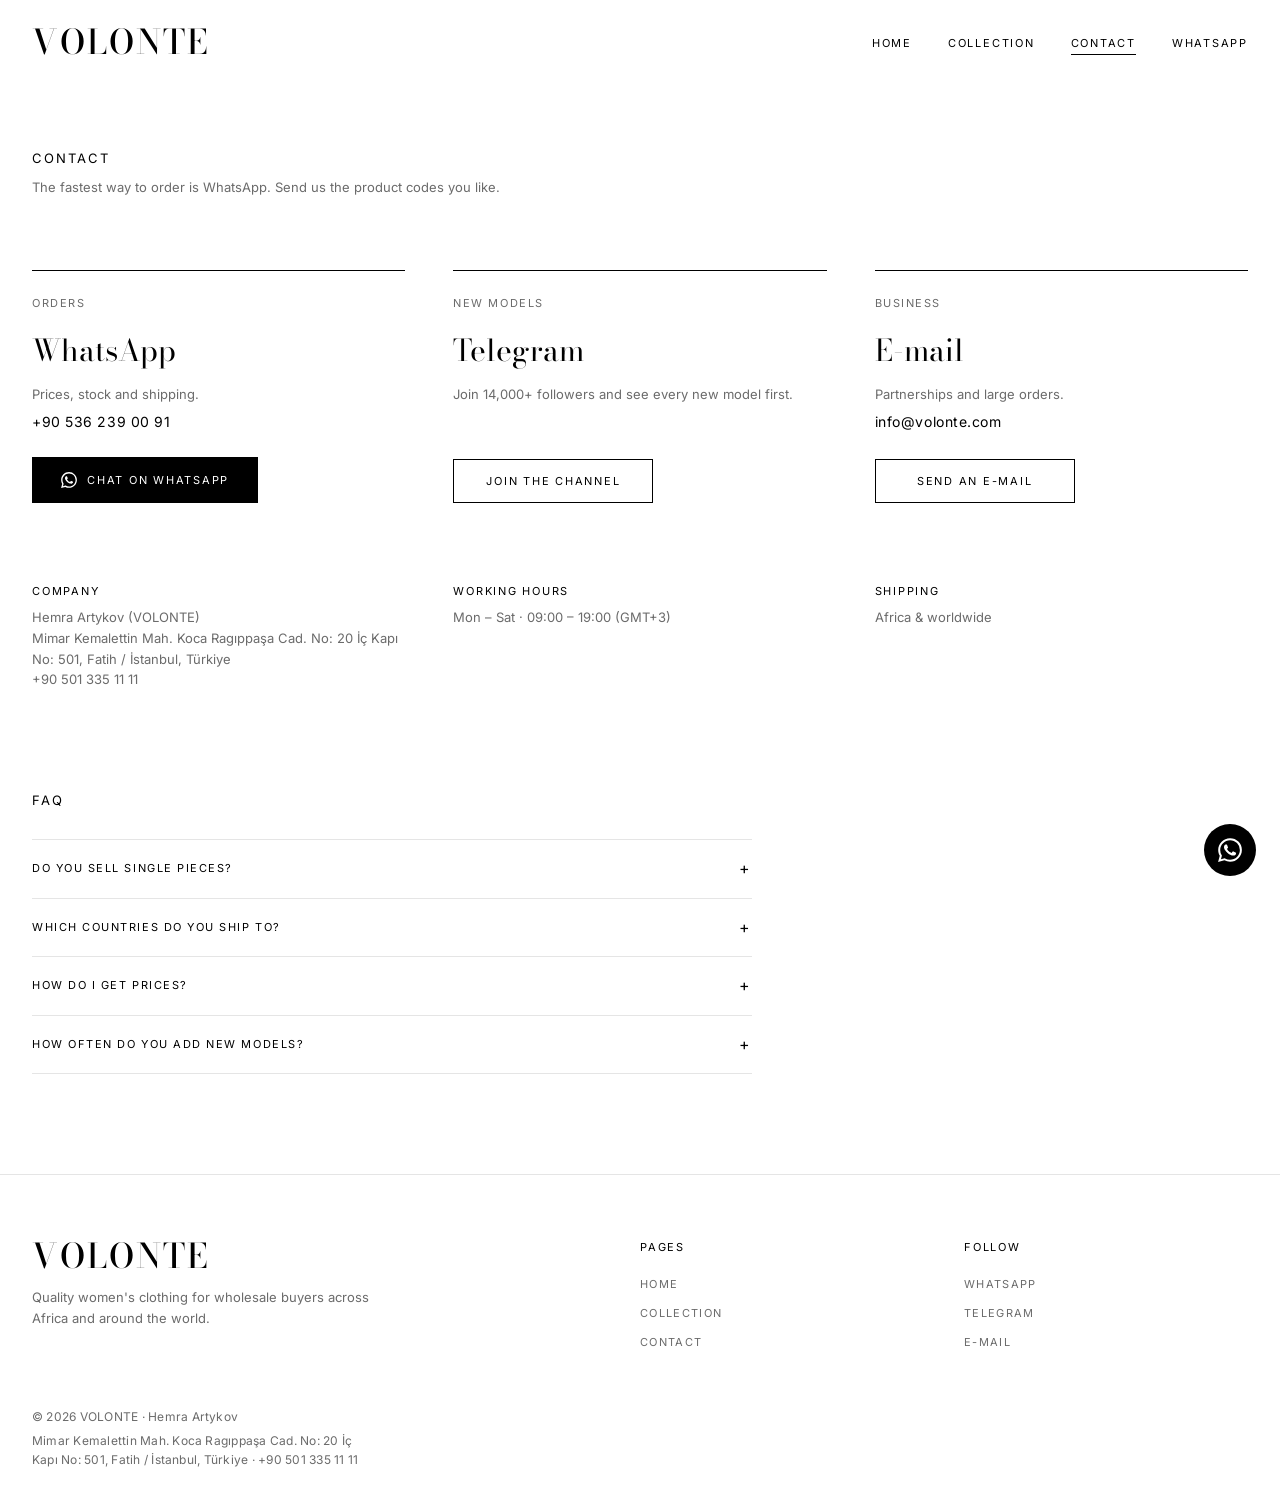
==== commit cac3436b: "Siteye resmi işletme adı, adres ve şirket telefonu (Meta doğrulaması için) Co-Authored-By: Claude Op" ====
--- a/iletisim.html
+++ b/iletisim.html
@@ -59,7 +59,7 @@
         </div>
 
         <div class="info-list">
-          <div><h4>Location</h4><p data-adres></p></div>
+          <div><h4>Company</h4><p><span data-resmi-ad></span> (VOLONTE)<br><span data-adres></span><br><a href="#" data-sirket-tel></a></p></div>
           <div><h4>Working hours</h4><p data-saatler></p></div>
           <div><h4>Shipping</h4><p>Africa &amp; worldwide</p></div>
         </div>
@@ -115,7 +115,10 @@
           </ul>
         </div>
       </div>
-      <p class="footer-bottom">© <span data-yil></span> VOLONTE</p>
+      <div class="footer-bottom">
+        <p>© <span data-yil></span> VOLONTE · <span data-resmi-ad></span></p>
+        <p><span data-adres></span> · <a href="#" data-sirket-tel></a></p>
+      </div>
     </div>
   </footer>
 
--- a/css/style.css
+++ b/css/style.css
@@ -388,7 +388,9 @@
 .site-footer li { margin-bottom: 8px; }
 .site-footer li a { font-size: 11px; letter-spacing: 0.12em; text-transform: uppercase; color: var(--ink-soft); }
 .site-footer li a:hover { color: var(--ink); }
-.footer-bottom { font-size: 11px; letter-spacing: 0.1em; text-transform: uppercase; color: var(--ink-soft); }
+.footer-bottom { font-size: 12px; letter-spacing: 0.02em; color: var(--ink-soft); }
+.footer-bottom p { margin: 0 0 4px; }
+.footer-bottom a:hover { color: var(--ink); }
 
 /* Sabit WhatsApp butonu */
 .wa-float {
